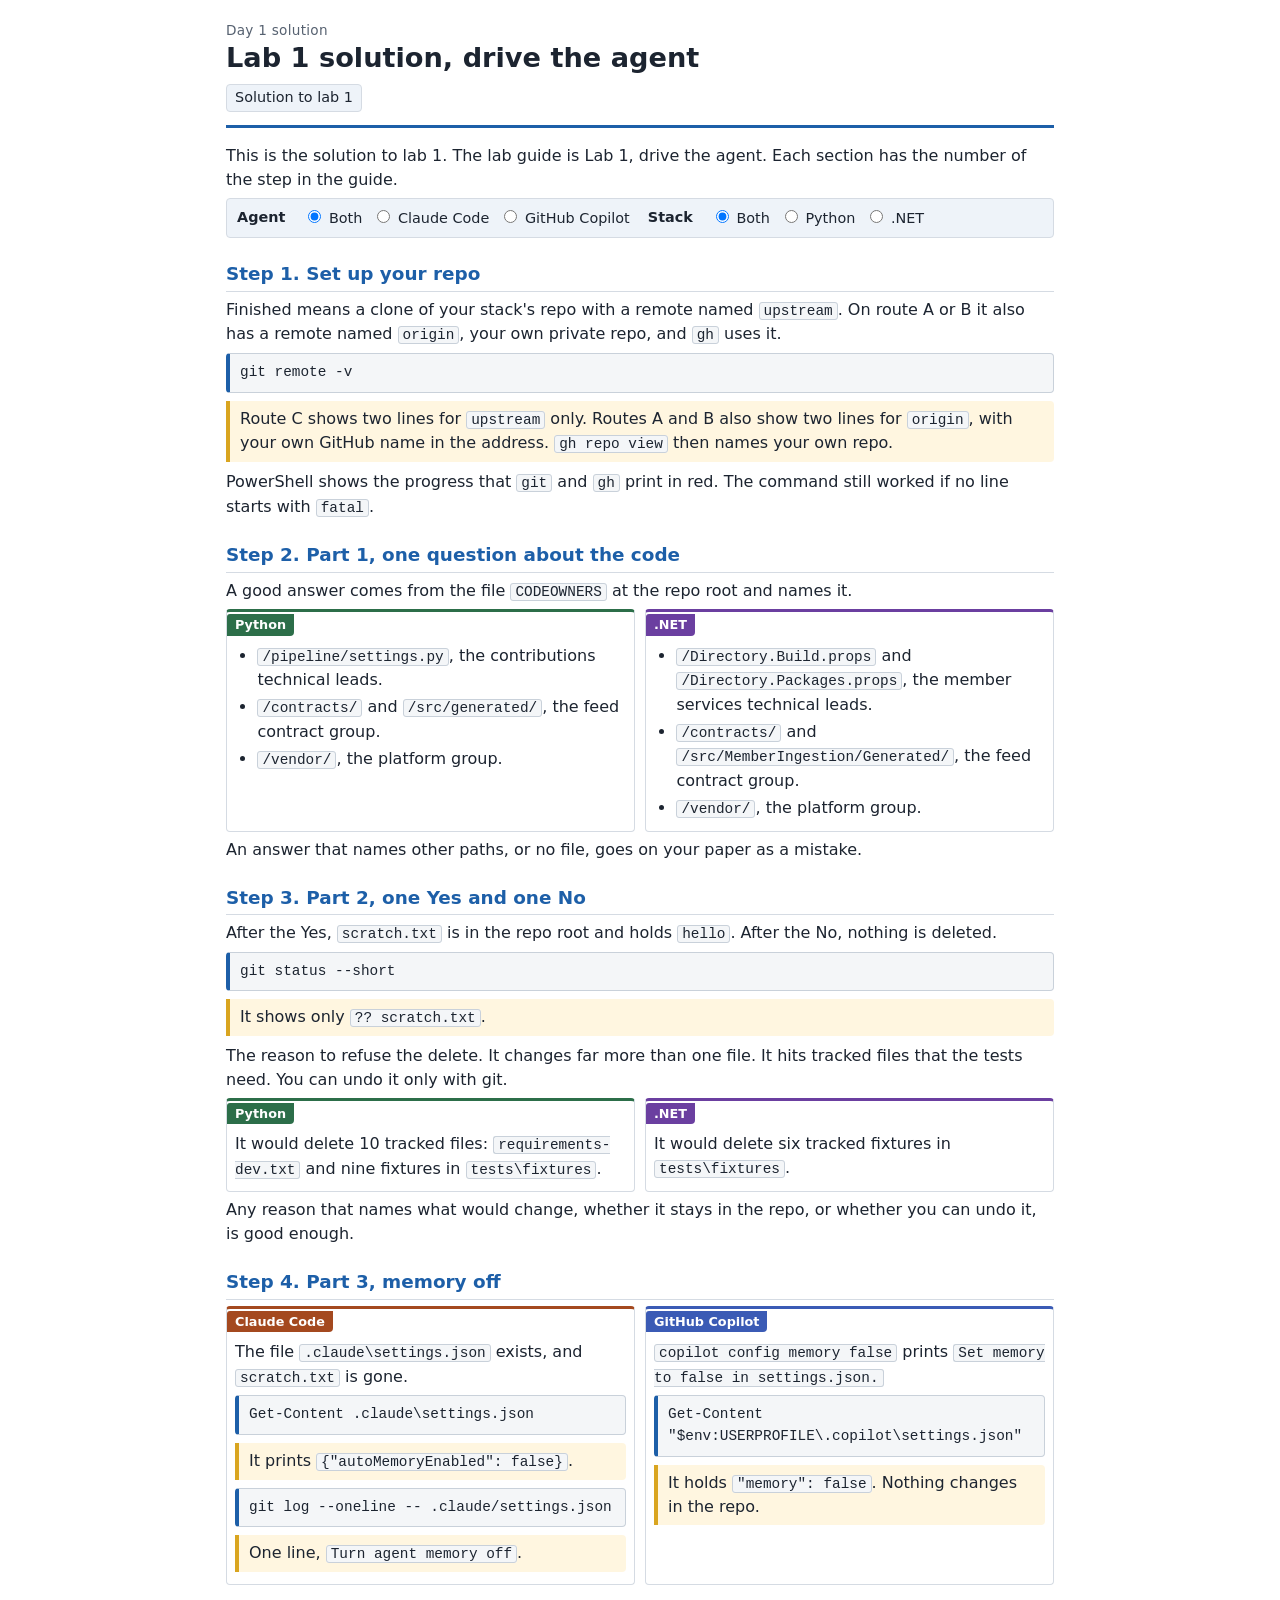
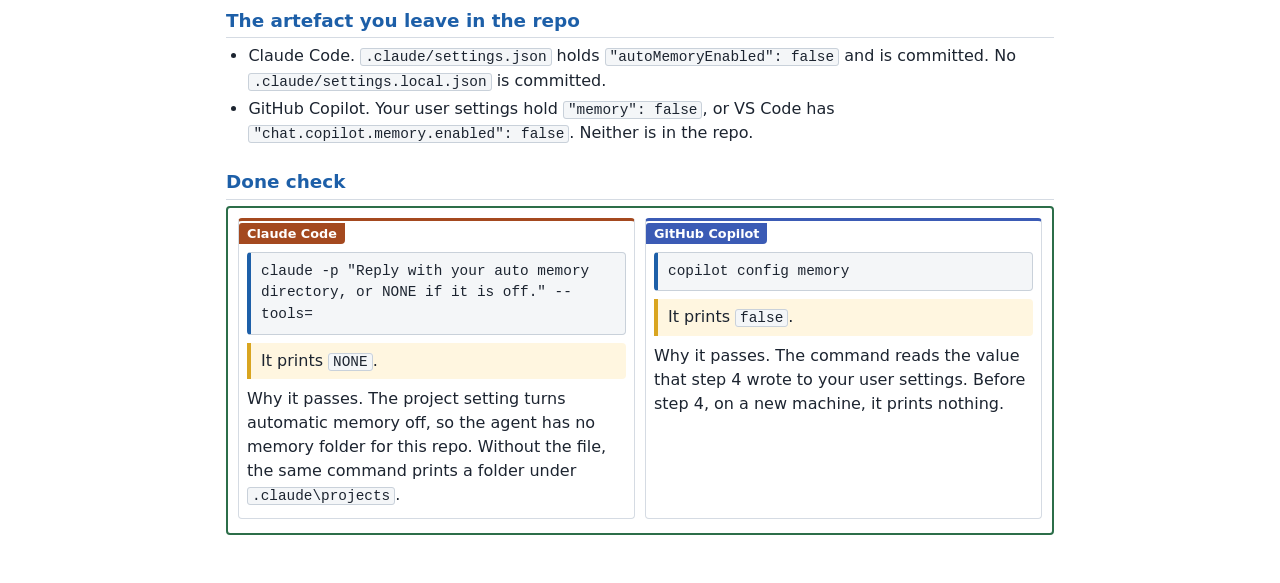
==== d1-lab1-solution.html @ f7bab3c2 "Day 1 solutions: labs 1 to 4 and the stretch goals Co-Authored-By: Claude Opus 5.5 <noreply@anthropi" ====
<!doctype html>
<html lang="en-GB">
<head>
<meta charset="utf-8">
<meta name="viewport" content="width=device-width, initial-scale=1">
<title>Lab 1 solution, drive the agent</title>
<link rel="stylesheet" href="handout.css">
<script>
/* Marks the page as script-enabled so the chooser shows. With scripts off, every variant stays visible. */
document.documentElement.className += " js";
</script>
</head>
<body>
<main class="page">

<header class="doc-head">
  <p class="kicker">Day 1 solution</p>
  <h1>Lab 1 solution, drive the agent</h1>
  <ul class="meta">
    <li>Solution to lab 1</li>
  </ul>
</header>

<p>This is the solution to lab 1. The lab guide is Lab 1, drive the agent. Each section has the number of the step in the guide.</p>

<form class="chooser" id="chooser" aria-label="Show only my agent and stack">
  <fieldset>
    <legend>Agent</legend>
    <label><input type="radio" name="agent" value="both" checked> Both</label>
    <label><input type="radio" name="agent" value="claude"> Claude Code</label>
    <label><input type="radio" name="agent" value="copilot"> GitHub Copilot</label>
  </fieldset>
  <fieldset>
    <legend>Stack</legend>
    <label><input type="radio" name="stack" value="both" checked> Both</label>
    <label><input type="radio" name="stack" value="python"> Python</label>
    <label><input type="radio" name="stack" value="dotnet"> .NET</label>
  </fieldset>
</form>

<h2>Step 1. Set up your repo</h2>
<p>Finished means a clone of your stack's repo with a remote named <code>upstream</code>. On route A or B it also has a remote named <code>origin</code>, your own private repo, and <code>gh</code> uses it.</p>
<pre class="cmd"><code>git remote -v</code></pre>
<p class="note">Route C shows two lines for <code>upstream</code> only. Routes A and B also show two lines for <code>origin</code>, with your own GitHub name in the address. <code>gh repo view</code> then names your own repo.</p>
<p>PowerShell shows the progress that <code>git</code> and <code>gh</code> print in red. The command still worked if no line starts with <code>fatal</code>.</p>

<h2>Step 2. Part 1, one question about the code</h2>
<p>A good answer comes from the file <code>CODEOWNERS</code> at the repo root and names it.</p>
<div class="variants stack-pair">
  <div class="variant python" data-stack="python">
    <span class="label">Python</span>
    <ul>
      <li><code>/pipeline/settings.py</code>, the contributions technical leads.</li>
      <li><code>/contracts/</code> and <code>/src/generated/</code>, the feed contract group.</li>
      <li><code>/vendor/</code>, the platform group.</li>
    </ul>
  </div>
  <div class="variant dotnet" data-stack="dotnet">
    <span class="label">.NET</span>
    <ul>
      <li><code>/Directory.Build.props</code> and <code>/Directory.Packages.props</code>, the member services technical leads.</li>
      <li><code>/contracts/</code> and <code>/src/MemberIngestion/Generated/</code>, the feed contract group.</li>
      <li><code>/vendor/</code>, the platform group.</li>
    </ul>
  </div>
</div>
<p>An answer that names other paths, or no file, goes on your paper as a mistake.</p>

<h2>Step 3. Part 2, one Yes and one No</h2>
<p>After the Yes, <code>scratch.txt</code> is in the repo root and holds <code>hello</code>. After the No, nothing is deleted.</p>
<pre class="cmd"><code>git status --short</code></pre>
<p class="note">It shows only <code>?? scratch.txt</code>.</p>
<p>The reason to refuse the delete. It changes far more than one file. It hits tracked files that the tests need. You can undo it only with git.</p>
<div class="variants stack-pair">
  <div class="variant python" data-stack="python">
    <span class="label">Python</span>
    <p>It would delete 10 tracked files: <code>requirements-dev.txt</code> and nine fixtures in <code>tests\fixtures</code>.</p>
  </div>
  <div class="variant dotnet" data-stack="dotnet">
    <span class="label">.NET</span>
    <p>It would delete six tracked fixtures in <code>tests\fixtures</code>.</p>
  </div>
</div>
<p>Any reason that names what would change, whether it stays in the repo, or whether you can undo it, is good enough.</p>

<h2>Step 4. Part 3, memory off</h2>
<div class="variants">
  <div class="variant claude" data-agent="claude">
    <span class="label">Claude Code</span>
    <p>The file <code>.claude\settings.json</code> exists, and <code>scratch.txt</code> is gone.</p>
    <pre class="cmd"><code>Get-Content .claude\settings.json</code></pre>
    <p class="note">It prints <code>{"autoMemoryEnabled": false}</code>.</p>
    <pre class="cmd"><code>git log --oneline -- .claude/settings.json</code></pre>
    <p class="note">One line, <code>Turn agent memory off</code>.</p>
  </div>
  <div class="variant copilot" data-agent="copilot">
    <span class="label">GitHub Copilot</span>
    <p><code>copilot config memory false</code> prints <code>Set memory to false in settings.json.</code></p>
    <pre class="cmd"><code>Get-Content "$env:USERPROFILE\.copilot\settings.json"</code></pre>
    <p class="note">It holds <code>"memory": false</code>. Nothing changes in the repo.</p>
  </div>
</div>

<h2>The artefact you leave in the repo</h2>
<ul>
  <li>Claude Code. <code>.claude/settings.json</code> holds <code>"autoMemoryEnabled": false</code> and is committed. No <code>.claude/settings.local.json</code> is committed.</li>
  <li>GitHub Copilot. Your user settings hold <code>"memory": false</code>, or VS Code has <code>"chat.copilot.memory.enabled": false</code>. Neither is in the repo.</li>
</ul>

<h2>Done check</h2>
<div class="done-check">
  <div class="variants">
    <div class="variant claude" data-agent="claude">
      <span class="label">Claude Code</span>
      <pre class="cmd"><code>claude -p "Reply with your auto memory directory, or NONE if it is off." --tools=</code></pre>
      <p class="note">It prints <code>NONE</code>.</p>
      <p>Why it passes. The project setting turns automatic memory off, so the agent has no memory folder for this repo. Without the file, the same command prints a folder under <code>.claude\projects</code>.</p>
    </div>
    <div class="variant copilot" data-agent="copilot">
      <span class="label">GitHub Copilot</span>
      <pre class="cmd"><code>copilot config memory</code></pre>
      <p class="note">It prints <code>false</code>.</p>
      <p>Why it passes. The command reads the value that step 4 wrote to your user settings. Before step 4, on a new machine, it prints nothing.</p>
    </div>
  </div>
</div>

</main>

<script>
/* Lets the learner hide the agent and the stack they do not use, and remembers the choice. */
(function () {
  var root = document.documentElement;
  var key = "handout-choice";
  var form = document.getElementById("chooser");
  if (!form) { return; }
  var all = ["claude", "copilot", "python", "dotnet"];

  function load() {
    try { return JSON.parse(localStorage.getItem(key)) || {}; } catch (e) { return {}; }
  }
  function save(c) {
    try { localStorage.setItem(key, JSON.stringify(c)); } catch (e) { /* storage may be blocked */ }
  }
  /* A URL such as ?stack=python or ?agent=claude sets the starting choice. It wins over the stored choice. */
  function param(name, values) {
    var v = (new RegExp("[?&]" + name + "=([^&#]*)").exec(location.search) || [])[1];
    return values.indexOf(v) < 0 ? null : v;
  }
  function apply(c) {
    all.forEach(function (n) { root.classList.remove("hide-" + n); });
    if (c.agent && c.agent !== "both") { root.classList.add("hide-" + (c.agent === "claude" ? "copilot" : "claude")); }
    if (c.stack && c.stack !== "both") { root.classList.add("hide-" + (c.stack === "python" ? "dotnet" : "python")); }
    ["agent", "stack"].forEach(function (g) {
      var v = c[g] || "both";
      var el = form.querySelector('input[name="' + g + '"][value="' + v + '"]');
      if (el) { el.checked = true; }
    });
  }

  var choice = load();
  [["agent", ["claude", "copilot"]], ["stack", ["python", "dotnet"]]].forEach(function (p) {
    var v = param(p[0], p[1]);
    if (v) { choice[p[0]] = v; }
  });
  apply(choice);
  form.addEventListener("change", function (e) {
    choice[e.target.name] = e.target.value;
    save(choice);
    apply(choice);
  });
})();
</script>
</body>
</html>
---- handout.css ----
/* Shared stylesheet for learner handouts. No external fonts, scripts or network calls.
   Opens light. Prints on A4. Readable from 320px wide. */

:root {
  --bg: #ffffff;
  --text: #1c2430;
  --muted: #566170;
  --rule: #d5dbe3;
  --accent: #1d5fa8;
  --tint: #eef3f9;
  --code-bg: #f4f6f8;
  --code-border: #c9d1da;
  --claude: #a4491f;
  --copilot: #3b5bb5;
  --python: #2c6e49;
  --dotnet: #6b3fa0;
  --warn-bg: #fff6e0;
  --warn-border: #d9a520;
}

* { box-sizing: border-box; }

html { -webkit-text-size-adjust: 100%; }

body {
  margin: 0;
  background: var(--bg);
  color: var(--text);
  font-family: "Segoe UI", system-ui, -apple-system, Arial, sans-serif;
  font-size: 16px;
  line-height: 1.5;
}

.page {
  max-width: 860px;
  margin: 0 auto;
  padding: 20px 16px 48px;
}

/* ---------- Header ---------- */

.doc-head { border-bottom: 3px solid var(--accent); padding-bottom: 10px; margin-bottom: 16px; }
.doc-head .kicker { margin: 0; font-size: 0.85rem; color: var(--muted); letter-spacing: 0.02em; }
.doc-head h1 { margin: 2px 0 6px; font-size: 1.7rem; line-height: 1.2; }
.meta { display: flex; flex-wrap: wrap; gap: 6px 10px; margin: 0; padding: 0; list-style: none; }
.meta li {
  background: var(--tint);
  border: 1px solid var(--rule);
  border-radius: 4px;
  padding: 2px 8px;
  font-size: 0.9rem;
}

h2 {
  font-size: 1.15rem;
  margin: 22px 0 6px;
  color: var(--accent);
  border-bottom: 1px solid var(--rule);
  padding-bottom: 3px;
  break-after: avoid;
}
h3 { font-size: 1rem; margin: 14px 0 4px; break-after: avoid; }
p { margin: 6px 0; }
ul, ol { margin: 6px 0; padding-left: 1.4em; }
li { margin: 3px 0; }

/* ---------- Code and commands ---------- */

code, pre {
  font-family: Consolas, "Cascadia Mono", "Courier New", monospace;
  font-size: 0.9rem;
}
code {
  background: var(--code-bg);
  border: 1px solid var(--code-border);
  border-radius: 3px;
  padding: 0 4px;
  overflow-wrap: anywhere;
}
pre {
  margin: 6px 0;
  padding: 8px 10px;
  background: var(--code-bg);
  border: 1px solid var(--code-border);
  border-left: 4px solid var(--accent);
  border-radius: 4px;
  white-space: pre-wrap;        /* wraps long commands so nothing is cut off */
  overflow-wrap: anywhere;
  break-inside: avoid;
}
pre code { background: none; border: 0; padding: 0; font-size: inherit; }
/* One click selects the whole command. Commands carry no prompt characters. */
pre.cmd { user-select: all; cursor: text; }

/* ---------- Numbered steps ---------- */

ol.steps { list-style: none; counter-reset: step; padding-left: 0; }
ol.steps > li {
  counter-increment: step;
  position: relative;
  padding: 2px 0 8px 40px;
  margin: 8px 0;
  break-inside: avoid;
}
ol.steps > li::before {
  content: counter(step);
  position: absolute;
  left: 0;
  top: 2px;
  width: 28px;
  height: 28px;
  border-radius: 50%;
  background: var(--accent);
  color: #fff;
  font-weight: 700;
  text-align: center;
  line-height: 28px;
}
.step-title { font-weight: 600; margin: 0 0 2px; }

/* ---------- Agent and stack variants ---------- */

.variants { display: grid; grid-template-columns: 1fr 1fr; gap: 10px; margin: 6px 0; }
.variants.one { grid-template-columns: 1fr; }
.variant { min-width: 0; border: 1px solid var(--rule); border-radius: 4px; padding: 0 8px 4px; }
.variant > .label {
  display: inline-block;
  margin: 0 0 2px -8px;
  padding: 1px 8px;
  font-size: 0.8rem;
  font-weight: 700;
  color: #fff;
  border-radius: 3px 0 4px 0;
}
.variant.claude  { border-top: 3px solid var(--claude); }
.variant.copilot { border-top: 3px solid var(--copilot); }
.variant.python  { border-top: 3px solid var(--python); }
.variant.dotnet  { border-top: 3px solid var(--dotnet); }
.claude  > .label { background: var(--claude); }
.copilot > .label { background: var(--copilot); }
.python  > .label { background: var(--python); }
.dotnet  > .label { background: var(--dotnet); }

/* Chooser, shown only when the inline script runs */
.chooser { display: none; }
.js .chooser {
  display: flex;
  flex-wrap: wrap;
  gap: 6px 18px;
  align-items: center;
  margin: 0 0 14px;
  padding: 8px 10px;
  background: var(--tint);
  border: 1px solid var(--rule);
  border-radius: 4px;
  font-size: 0.9rem;
}
.chooser fieldset { border: 0; margin: 0; padding: 0; display: flex; gap: 10px; align-items: center; flex-wrap: wrap; }
.chooser legend { float: left; font-weight: 600; margin-right: 8px; padding: 0; }
.chooser label { white-space: nowrap; }

/* Hiding rules set by the script on the html element */
.hide-claude  [data-agent="claude"],
.hide-copilot [data-agent="copilot"],
.hide-python  [data-stack="python"],
.hide-dotnet  [data-stack="dotnet"] { display: none; }
/* When only one variant is left, give it the whole width */
.hide-claude .variants:not(.stack-pair),
.hide-copilot .variants:not(.stack-pair) { grid-template-columns: 1fr; }
.hide-python .variants.stack-pair,
.hide-dotnet .variants.stack-pair { grid-template-columns: 1fr; }

/* ---------- Boxes ---------- */

.note, .stuck {
  border-left: 4px solid var(--warn-border);
  background: var(--warn-bg);
  padding: 6px 10px;
  margin: 8px 0;
  border-radius: 0 4px 4px 0;
  break-inside: avoid;
}
.done-check { border: 2px solid var(--python); border-radius: 4px; padding: 4px 10px 8px; break-inside: avoid; }
.placeholder { color: var(--muted); font-style: italic; }

table { border-collapse: collapse; width: 100%; margin: 8px 0; }
th, td { border: 1px solid var(--rule); padding: 5px 8px; text-align: left; vertical-align: top; }
th { background: var(--tint); }

.footer { margin-top: 28px; padding-top: 8px; border-top: 1px solid var(--rule); color: var(--muted); font-size: 0.85rem; }

/* ---------- Cards (skill and alternatives) ---------- */

.card-grid { display: grid; grid-template-columns: 1fr 1fr; gap: 12px; }
.card-grid > section { border: 1px solid var(--rule); border-radius: 4px; padding: 0 12px 8px; break-inside: avoid; }
.card-grid > section.wide { grid-column: 1 / -1; }
.card-grid h2 { margin-top: 10px; }
.author { font-weight: 700; }

/* ---------- Narrow screens ---------- */

@media (max-width: 640px) {
  .variants, .card-grid { grid-template-columns: 1fr; }
  .doc-head h1 { font-size: 1.4rem; }
  ol.steps > li { padding-left: 34px; }
  ol.steps > li::before { width: 24px; height: 24px; line-height: 24px; }
}

/* ---------- Print: A4 ---------- */

@page { size: A4; margin: 14mm 14mm 16mm; }

/* print-only shows only in print. print-hide hides in print. Ruled by the orchestrator for item 3b. */
@media screen {
  .print-only { display: none !important; }
}

@media print {
  html { font-size: 10.5pt; }
  body { font-size: 10.5pt; line-height: 1.4; }
  .page { max-width: none; padding: 0; }
  .chooser { display: none !important; }
  .print-hide { display: none !important; }
  pre, code { font-size: 9pt; }
  pre { border-left-width: 3px; }
  pre.cmd { user-select: auto; }
  h2 { margin-top: 12px; }
  ol.steps > li { margin: 4px 0; padding-bottom: 4px; }
  .doc-head h1 { font-size: 16pt; }
  a { color: inherit; text-decoration: none; }
  * { -webkit-print-color-adjust: exact; print-color-adjust: exact; }
}
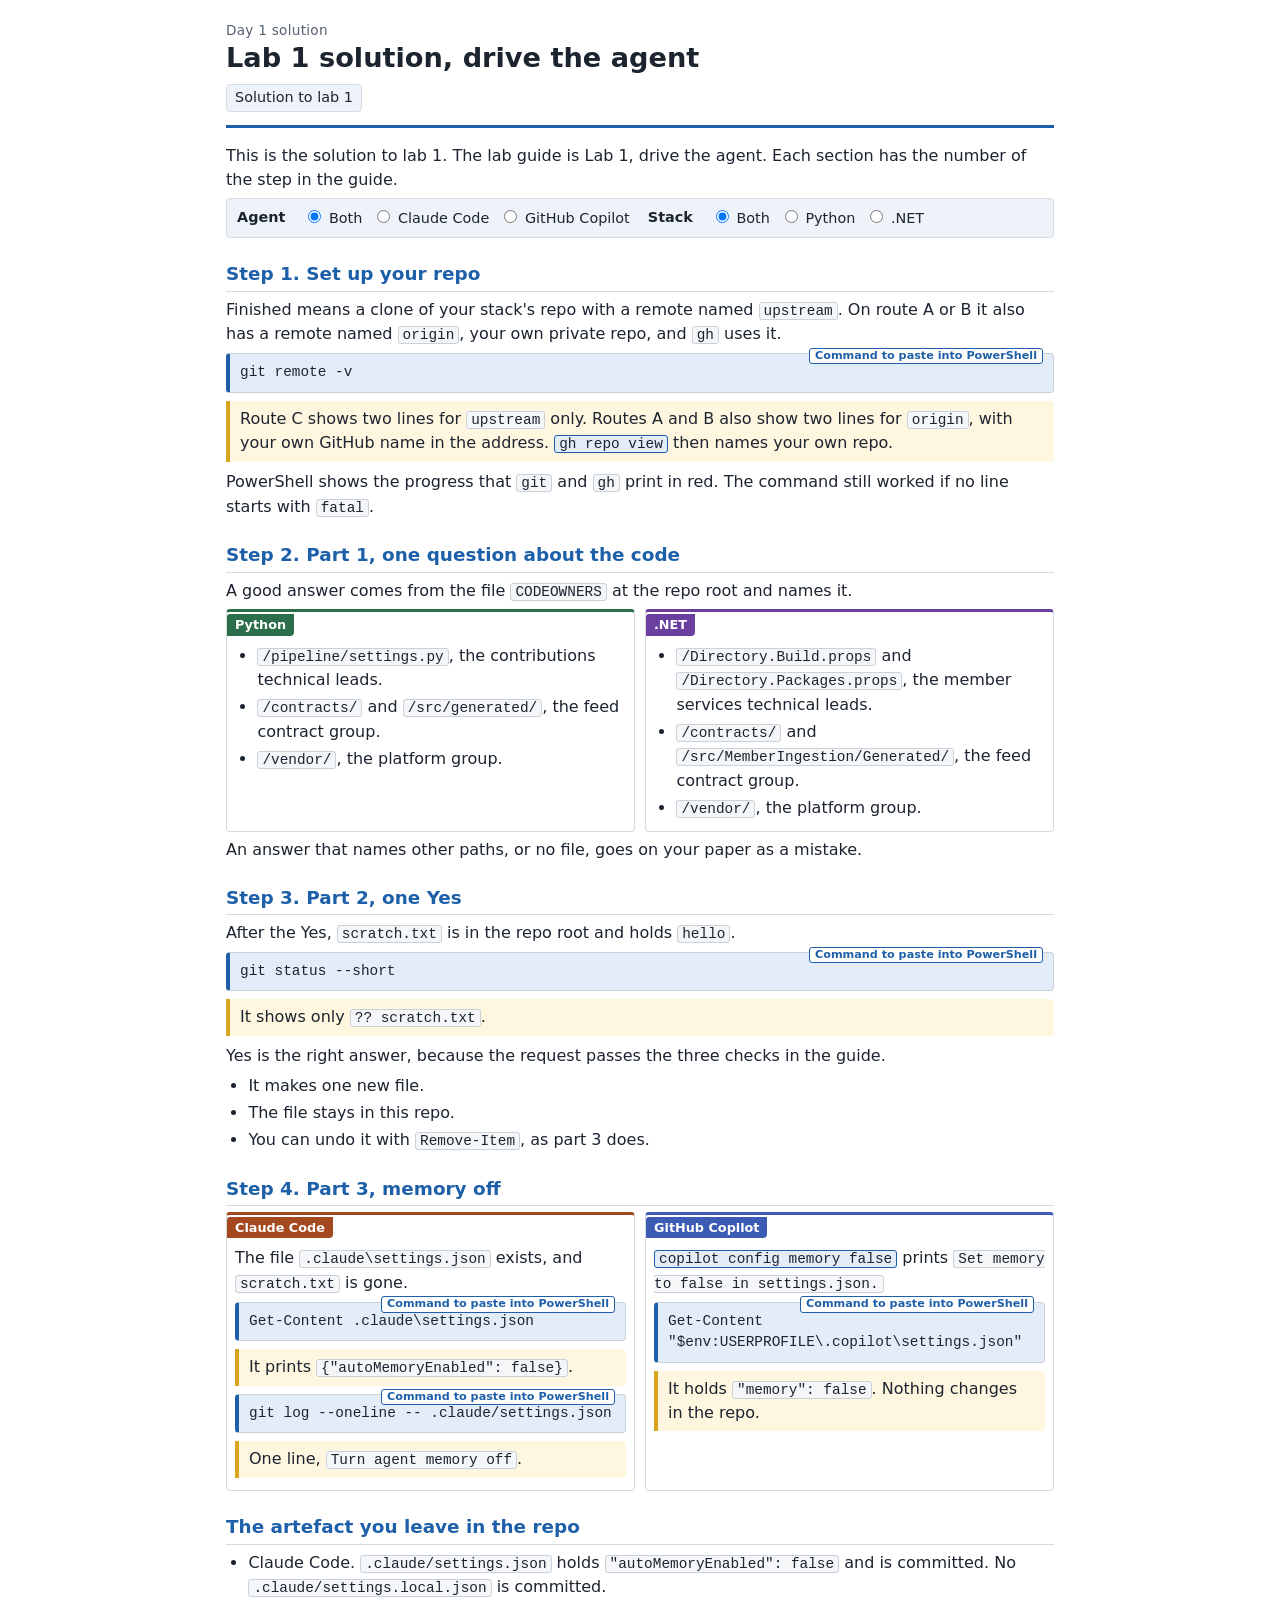
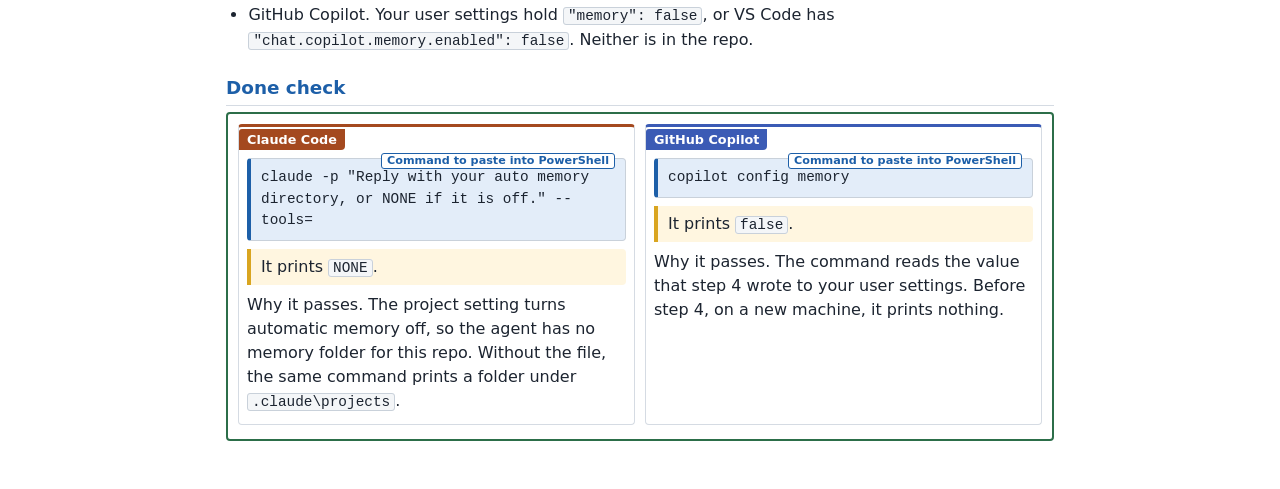
==== commit 4139095b: "Rebuild the Day 1 solutions from main Co-Authored-By: Claude Opus 5.5 <noreply@anthropic.com>" ====
--- a/d1-lab1-solution.html
+++ b/d1-lab1-solution.html
@@ -5,6 +5,7 @@
 <meta name="viewport" content="width=device-width, initial-scale=1">
 <title>Lab 1 solution, drive the agent</title>
 <link rel="stylesheet" href="handout.css">
+<script src="zoom.js"></script>
 <script>
 /* Marks the page as script-enabled so the chooser shows. With scripts off, every variant stays visible. */
 document.documentElement.className += " js";
@@ -40,8 +41,8 @@
 
 <h2>Step 1. Set up your repo</h2>
 <p>Finished means a clone of your stack's repo with a remote named <code>upstream</code>. On route A or B it also has a remote named <code>origin</code>, your own private repo, and <code>gh</code> uses it.</p>
-<pre class="cmd"><code>git remote -v</code></pre>
-<p class="note">Route C shows two lines for <code>upstream</code> only. Routes A and B also show two lines for <code>origin</code>, with your own GitHub name in the address. <code>gh repo view</code> then names your own repo.</p>
+<pre class="cmd" data-copy="Command to paste into PowerShell"><code>git remote -v</code></pre>
+<p class="note">Route C shows two lines for <code>upstream</code> only. Routes A and B also show two lines for <code>origin</code>, with your own GitHub name in the address. <code data-copy="Command to paste into PowerShell">gh repo view</code> then names your own repo.</p>
 <p>PowerShell shows the progress that <code>git</code> and <code>gh</code> print in red. The command still worked if no line starts with <code>fatal</code>.</p>
 
 <h2>Step 2. Part 1, one question about the code</h2>
@@ -66,37 +67,31 @@
 </div>
 <p>An answer that names other paths, or no file, goes on your paper as a mistake.</p>
 
-<h2>Step 3. Part 2, one Yes and one No</h2>
-<p>After the Yes, <code>scratch.txt</code> is in the repo root and holds <code>hello</code>. After the No, nothing is deleted.</p>
-<pre class="cmd"><code>git status --short</code></pre>
+<h2>Step 3. Part 2, one Yes</h2>
+<p>After the Yes, <code>scratch.txt</code> is in the repo root and holds <code>hello</code>.</p>
+<pre class="cmd" data-copy="Command to paste into PowerShell"><code>git status --short</code></pre>
 <p class="note">It shows only <code>?? scratch.txt</code>.</p>
-<p>The reason to refuse the delete. It changes far more than one file. It hits tracked files that the tests need. You can undo it only with git.</p>
-<div class="variants stack-pair">
-  <div class="variant python" data-stack="python">
-    <span class="label">Python</span>
-    <p>It would delete 10 tracked files: <code>requirements-dev.txt</code> and nine fixtures in <code>tests\fixtures</code>.</p>
-  </div>
-  <div class="variant dotnet" data-stack="dotnet">
-    <span class="label">.NET</span>
-    <p>It would delete six tracked fixtures in <code>tests\fixtures</code>.</p>
-  </div>
-</div>
-<p>Any reason that names what would change, whether it stays in the repo, or whether you can undo it, is good enough.</p>
+<p>Yes is the right answer, because the request passes the three checks in the guide.</p>
+<ul>
+  <li>It makes one new file.</li>
+  <li>The file stays in this repo.</li>
+  <li>You can undo it with <code>Remove-Item</code>, as part 3 does.</li>
+</ul>
 
 <h2>Step 4. Part 3, memory off</h2>
 <div class="variants">
   <div class="variant claude" data-agent="claude">
     <span class="label">Claude Code</span>
     <p>The file <code>.claude\settings.json</code> exists, and <code>scratch.txt</code> is gone.</p>
-    <pre class="cmd"><code>Get-Content .claude\settings.json</code></pre>
+    <pre class="cmd" data-copy="Command to paste into PowerShell"><code>Get-Content .claude\settings.json</code></pre>
     <p class="note">It prints <code>{"autoMemoryEnabled": false}</code>.</p>
-    <pre class="cmd"><code>git log --oneline -- .claude/settings.json</code></pre>
+    <pre class="cmd" data-copy="Command to paste into PowerShell"><code>git log --oneline -- .claude/settings.json</code></pre>
     <p class="note">One line, <code>Turn agent memory off</code>.</p>
   </div>
   <div class="variant copilot" data-agent="copilot">
     <span class="label">GitHub Copilot</span>
-    <p><code>copilot config memory false</code> prints <code>Set memory to false in settings.json.</code></p>
-    <pre class="cmd"><code>Get-Content "$env:USERPROFILE\.copilot\settings.json"</code></pre>
+    <p><code data-copy="Command to paste into PowerShell">copilot config memory false</code> prints <code>Set memory to false in settings.json.</code></p>
+    <pre class="cmd" data-copy="Command to paste into PowerShell"><code>Get-Content "$env:USERPROFILE\.copilot\settings.json"</code></pre>
     <p class="note">It holds <code>"memory": false</code>. Nothing changes in the repo.</p>
   </div>
 </div>
@@ -112,13 +107,13 @@
   <div class="variants">
     <div class="variant claude" data-agent="claude">
       <span class="label">Claude Code</span>
-      <pre class="cmd"><code>claude -p "Reply with your auto memory directory, or NONE if it is off." --tools=</code></pre>
+      <pre class="cmd" data-copy="Command to paste into PowerShell"><code>claude -p "Reply with your auto memory directory, or NONE if it is off." --tools=</code></pre>
       <p class="note">It prints <code>NONE</code>.</p>
       <p>Why it passes. The project setting turns automatic memory off, so the agent has no memory folder for this repo. Without the file, the same command prints a folder under <code>.claude\projects</code>.</p>
     </div>
     <div class="variant copilot" data-agent="copilot">
       <span class="label">GitHub Copilot</span>
-      <pre class="cmd"><code>copilot config memory</code></pre>
+      <pre class="cmd" data-copy="Command to paste into PowerShell"><code>copilot config memory</code></pre>
       <p class="note">It prints <code>false</code>.</p>
       <p>Why it passes. The command reads the value that step 4 wrote to your user settings. Before step 4, on a new machine, it prints nothing.</p>
     </div>
--- a/handout.css
+++ b/handout.css
@@ -82,7 +82,7 @@
   padding: 8px 10px;
   background: var(--code-bg);
   border: 1px solid var(--code-border);
-  border-left: 4px solid var(--accent);
+  border-left: 4px solid var(--muted);
   border-radius: 4px;
   white-space: pre-wrap;        /* wraps long commands so nothing is cut off */
   overflow-wrap: anywhere;
@@ -91,6 +91,32 @@
 pre code { background: none; border: 0; padding: 0; font-size: inherit; }
 /* One click selects the whole command. Commands carry no prompt characters. */
 pre.cmd { user-select: all; cursor: text; }
+/* Copy tag and paste colour, added for issue 8. A block or an inline code the learner pastes or sends
+   has a data-copy attribute. It takes the colour of its kind: blue for a command, raspberry for a
+   prompt, teal for code. A block shows it on its tint, its left bar and its tag. An inline code shows
+   it on its tint and its outline, with no tag. A block or a code to read keeps the plain grey, with a
+   grey bar, so blue means a command and nothing else. Text on each tint is 13:1 or more and each tag
+   6.4:1 or more, above the 4.5:1 of WCAG AA. The tag shows the text of data-copy as a tab on the top
+   right edge of a block.
+   The negative top margin lifts the tab onto the border, so it takes no line and no width from the
+   block. CSS draws the tag, so it is never part of what the learner selects and copies. */
+[data-copy] { --paste: var(--accent); --paste-bg: #e3edf9; }
+[data-copy^="Prompt"] { --paste: #a12d66; --paste-bg: #fbe9f2; }
+[data-copy^="Code"] { --paste: #0b6878; --paste-bg: #e0f2f4; }
+pre[data-copy] { background: var(--paste-bg); border-left-color: var(--paste); }
+code[data-copy] { background: var(--paste-bg); border-color: var(--paste); }
+pre[data-copy]::before {
+  content: attr(data-copy);
+  float: right;
+  margin: calc(-0.65em - 7px) 0 -3px 10px;
+  padding: 0 5px;
+  border: 1px solid var(--paste);
+  border-radius: 3px;
+  background: var(--bg);
+  color: var(--paste);
+  font: 600 0.7rem/1.3 "Segoe UI", system-ui, -apple-system, Arial, sans-serif;
+  user-select: none;
+}
 
 /* ---------- Numbered steps ---------- */
 
@@ -117,6 +143,9 @@
   line-height: 28px;
 }
 .step-title { font-weight: 600; margin: 0 0 2px; }
+/* A lab in parts has an h3 and a list for each part. The step numbers run on from one list to the next.
+   The h3 is print-hide, and -2px makes the gap between two lists in print the same as between two steps. */
+ol.steps ~ ol.steps { counter-reset: none; margin-top: -2px; }
 
 /* ---------- Agent and stack variants ---------- */
 
